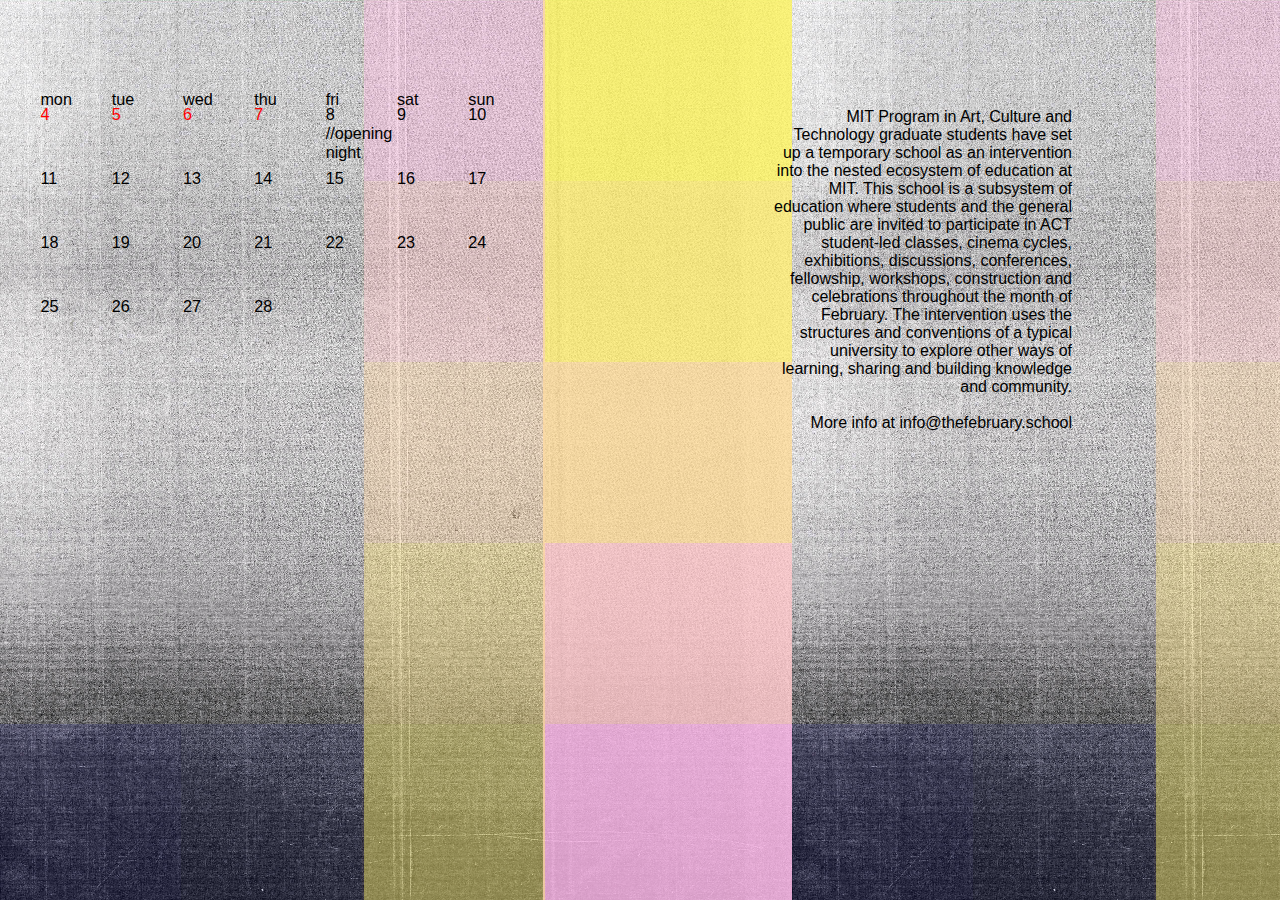
==== index.html @ 2f438871 "formatting done" ====
<!doctype html>

<html lang="en">
<head>
  <meta charset="utf-8">

  <title>the february school</title>
  <meta name="description" content="the february school">
  <meta name="author" content="mit centre for art, culture and technology">

  <link rel="stylesheet" href="assets/css/style.css">

</head>

<body>

<div id="main">
	<div id="header">
		<div>mon</div>
		<div>tue</div>
		<div>wed</div>		
		<div>thu</div>
		<div>fri</div>
		<div>sat</div>
		<div>sun</div>			
	</div>
	<div id="calendar">
		<div style="color:red">4</div>
		<div style="color:red">5</div>
		<div style="color:red">6</div>
		<div style="color:red">7</div>
		<div>8 <br> //opening night </div>
		<div>9</div>
		<div>10</div>
		<div>11</div>
		<div>12</div>
		<div>13</div>		
		<div>14</div>
		<div>15</div>
		<div>16</div>
		<div>17</div>
		<div>18</div>
		<div>19</div>
		<div>20</div>
		<div>21</div>
		<div>22</div>
		<div>23</div>		
		<div>24</div>
		<div>25</div>
		<div>26</div>
		<div>27</div>
		<div>28</div>			
	</div>

</div>
<div id="maintext">
MIT Program in Art, Culture and Technology graduate students have set up a temporary school as an intervention into the nested ecosystem of education at MIT. This school is a subsystem of education where students and the general public are invited to participate in ACT student-led classes, cinema cycles, exhibitions, discussions, conferences, fellowship, workshops, construction and celebrations throughout the month of February. The intervention uses the structures and conventions of a typical university to explore other ways of learning, sharing and building knowledge and community.
<br><br>
More info at info@thefebruary.school

</div>

<script src="js/scripts.js"></script>
</body>
</html>
---- assets/css/style.css ----
body {
	background-image: url(../images/background.png);
	font-family: helvetica;
	overflow: scroll;
	display: grid;
	grid-template-columns: repeat(2, 1fr);
}

#main {
	align-items: center;
	box-sizing: border-box;
	font: calc(1.8vh) "Helvetica", sans-serif;
	justify-content: "center";
	padding: 2em;
}

#header{
  padding-top:50px;
  display: grid;
  grid-template-columns: repeat(7, 1fr);
  max-width: 800px;
  width: 100%;
}

#header > *{
  justify-content: left;
  height: 0;
  padding-bottom: 20%;
  width: 1px;
}

#calendar{
  display: grid;
  grid-template-columns: repeat(7, 1fr);
  max-width: 800px;
  width: 100%;
}

#calendar > *{
  justify-content: left;
  flex-grow: 1;
  height: 0;
  padding-bottom: 90%;
  width: 1px;
}

#maintext {
	width: 300px;
	text-align: right;
	float: right;
	top:100px;
	margin-right: 200px;
	padding-left: 200px;
	display: block;
	position: relative;
}
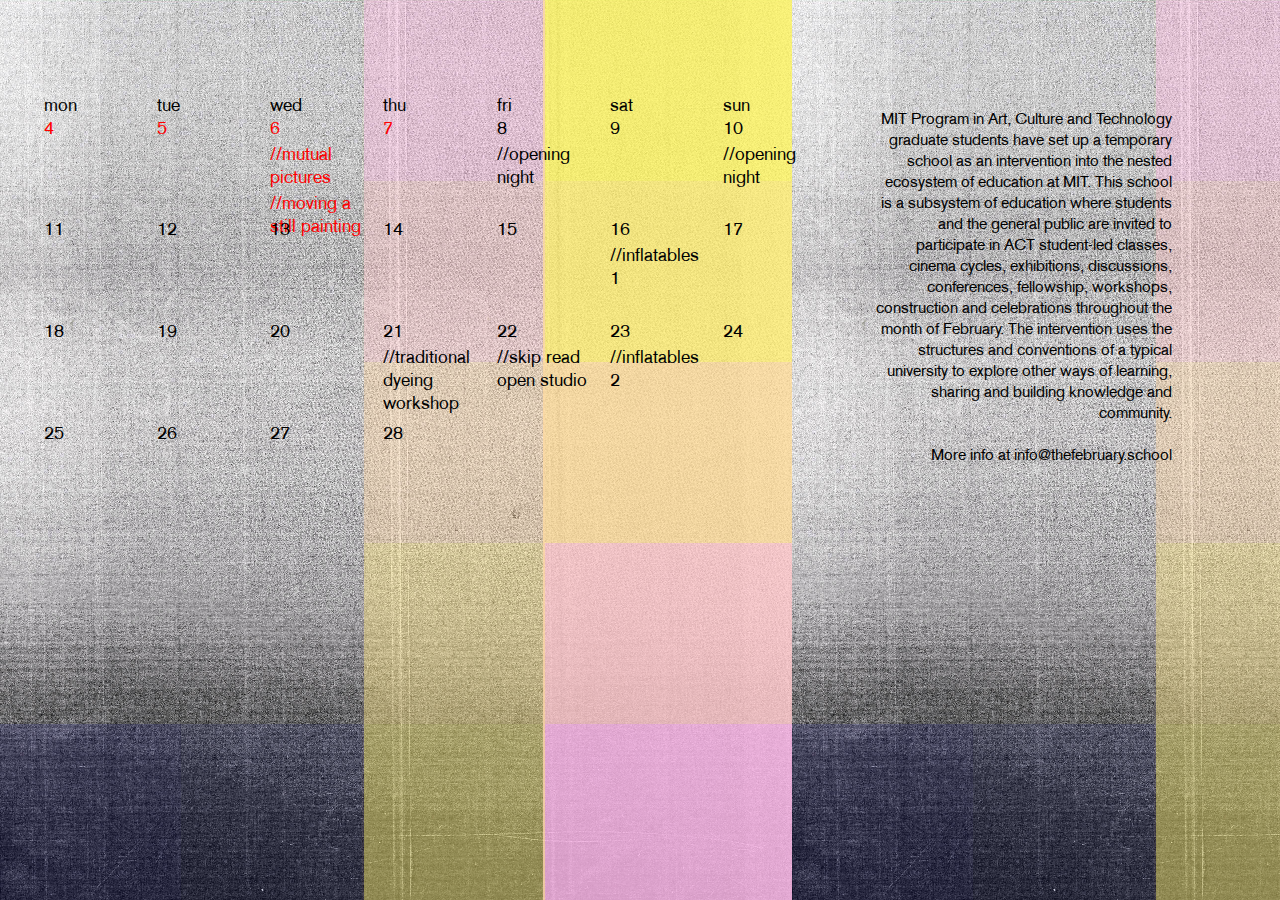
==== commit 284523a2: "added font, formatting" ====
--- a/index.html
+++ b/index.html
@@ -6,7 +6,7 @@
 
   <title>the february school</title>
   <meta name="description" content="the february school">
-  <meta name="author" content="mit centre for art, culture and technology">
+  <meta name="author" content="mit program in art, culture and technology">
 
   <link rel="stylesheet" href="assets/css/style.css">
 
@@ -27,24 +27,24 @@
 	<div id="calendar">
 		<div style="color:red">4</div>
 		<div style="color:red">5</div>
-		<div style="color:red">6</div>
+		<div style="color:red">6 <p>//mutual pictures </p><p>//moving a still painting</p></div>
 		<div style="color:red">7</div>
-		<div>8 <br> //opening night </div>
+		<div>8 <p> //opening night </p> </div>
 		<div>9</div>
-		<div>10</div>
+		<div>10 <p>//opening night </p></div>
 		<div>11</div>
 		<div>12</div>
 		<div>13</div>		
 		<div>14</div>
 		<div>15</div>
-		<div>16</div>
+		<div>16 <p> //inflatables 1 </p></div>
 		<div>17</div>
 		<div>18</div>
 		<div>19</div>
 		<div>20</div>
-		<div>21</div>
-		<div>22</div>
-		<div>23</div>		
+		<div>21 <p> //traditional dyeing workshop </p></div>
+		<div>22 <p> //skip read open studio </p> </div>
+		<div>23 <p> //inflatables 2 </p></div>		
 		<div>24</div>
 		<div>25</div>
 		<div>26</div>
--- a/assets/css/style.css
+++ b/assets/css/style.css
@@ -1,15 +1,22 @@
+@font-face {
+  font-family: "Grotesk";
+  src: url(../fonts/grotesk.ttf) format("truetype");
+}
+
+h1 { font-family: "Grotesk", sans-serif }
+
 body {
 	background-image: url(../images/background.png);
-	font-family: helvetica;
+	font-family: "Grotesk", sans-serif;
 	overflow: scroll;
 	display: grid;
-	grid-template-columns: repeat(2, 1fr);
+	grid-template-columns: 1fr 400px;
 }
 
 #main {
 	align-items: center;
 	box-sizing: border-box;
-	font: calc(1.8vh) "Helvetica", sans-serif;
+	font: calc(2vh) "Grotesk", sans-serif;
 	justify-content: "center";
 	padding: 2em;
 }
@@ -18,7 +25,7 @@
   padding-top:50px;
   display: grid;
   grid-template-columns: repeat(7, 1fr);
-  max-width: 800px;
+  max-width: 900px;
   width: 100%;
 }
 
@@ -32,16 +39,23 @@
 #calendar{
   display: grid;
   grid-template-columns: repeat(7, 1fr);
-  max-width: 800px;
+  max-width: 900px;
   width: 100%;
+}
+
+p {
+ 	margin-top: 3px;
+    margin-bottom: 3px;
 }
 
 #calendar > *{
   justify-content: left;
   flex-grow: 1;
+  margin-right: 20px;
   height: 0;
   padding-bottom: 90%;
-  width: 1px;
+
+/*  width: 1px;*/
 }
 
 #maintext {
@@ -49,8 +63,7 @@
 	text-align: right;
 	float: right;
 	top:100px;
-	margin-right: 200px;
-	padding-left: 200px;
 	display: block;
 	position: relative;
+
 }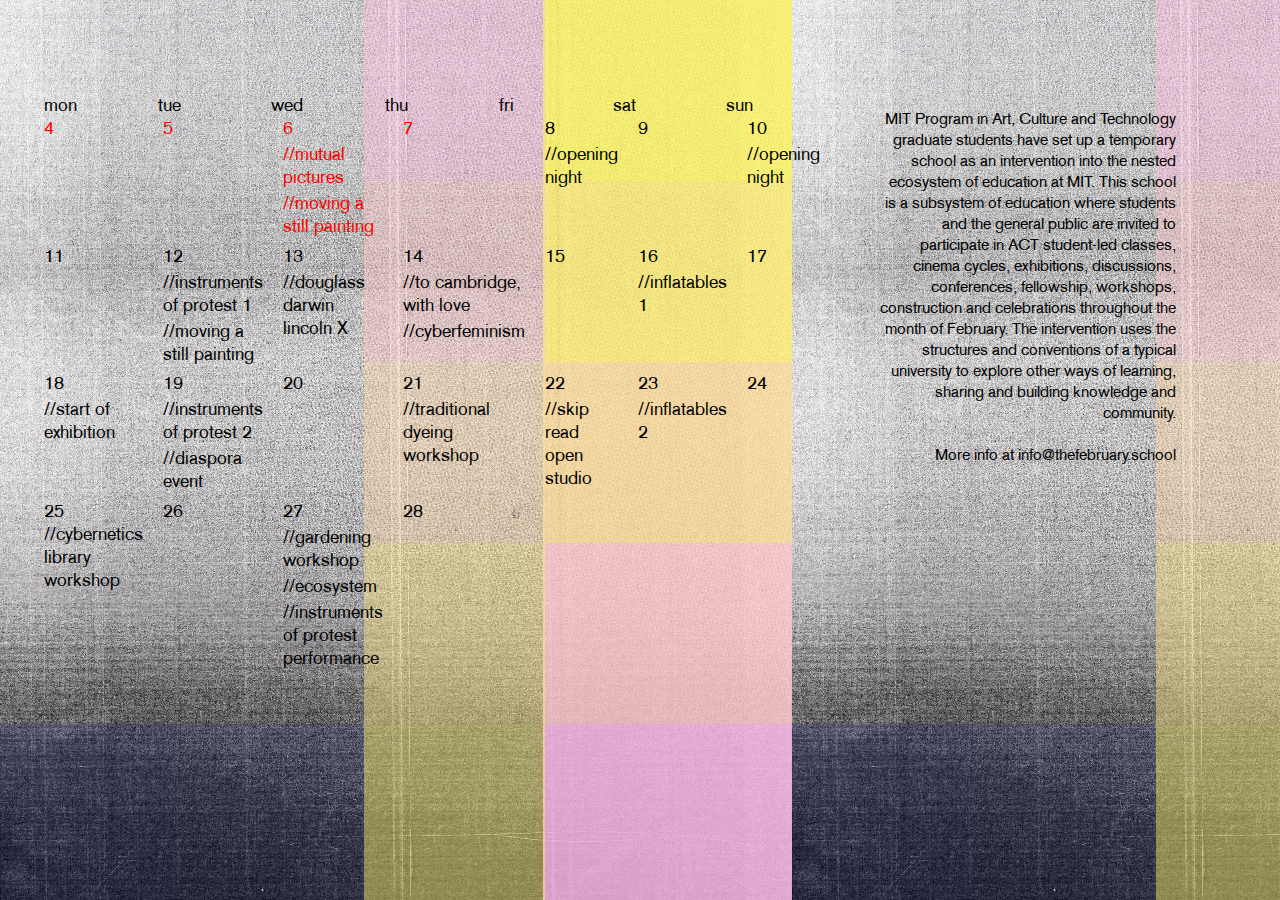
==== commit 42068288: "added all dates" ====
--- a/index.html
+++ b/index.html
@@ -33,22 +33,22 @@
 		<div>9</div>
 		<div>10 <p>//opening night </p></div>
 		<div>11</div>
-		<div>12</div>
-		<div>13</div>		
-		<div>14</div>
+		<div>12 <p> //instruments of protest 1 </p> <p>//moving a still painting</p> </div>
+		<div>13 <p> //douglass darwin lincoln X </p></div>		
+		<div>14 <p> //to cambridge, with love </p> <p> //cyberfeminism </p></div>
 		<div>15</div>
 		<div>16 <p> //inflatables 1 </p></div>
 		<div>17</div>
-		<div>18</div>
-		<div>19</div>
+		<div>18 <p> //start of exhibition</p> </div>
+		<div>19 <p> //instruments of protest 2 </p> <p> //diaspora event </p> </div>
 		<div>20</div>
 		<div>21 <p> //traditional dyeing workshop </p></div>
 		<div>22 <p> //skip read open studio </p> </div>
 		<div>23 <p> //inflatables 2 </p></div>		
 		<div>24</div>
-		<div>25</div>
+		<div>25 //cybernetics library workshop</div>
 		<div>26</div>
-		<div>27</div>
+		<div>27 <p> //gardening workshop </p> <p> //ecosystem </p> <p> //instruments of protest performance </p></div>
 		<div>28</div>			
 	</div>
 
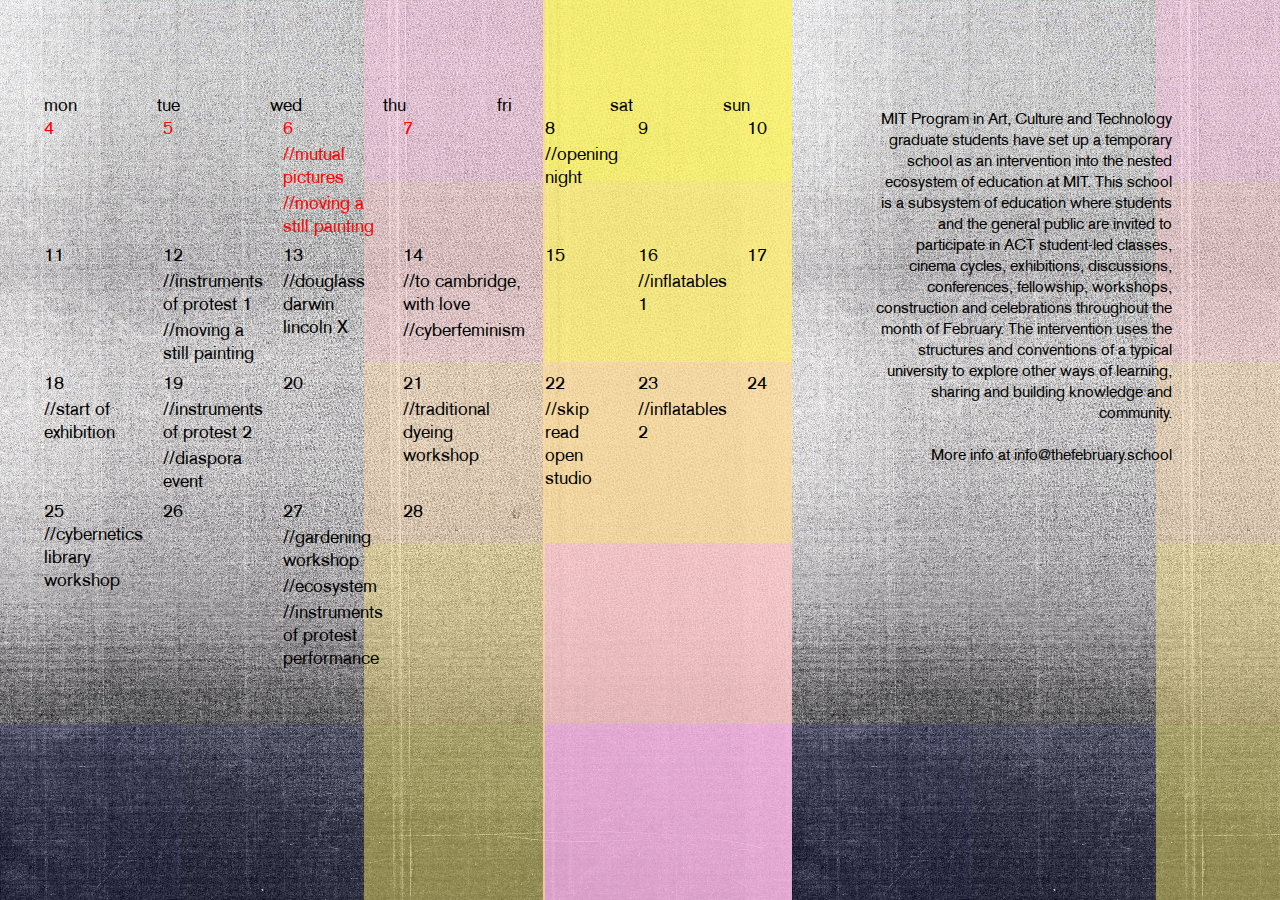
==== commit 8b957ad6: "added tooltip example" ====
--- a/index.html
+++ b/index.html
@@ -7,7 +7,9 @@
   <title>the february school</title>
   <meta name="description" content="the february school">
   <meta name="author" content="mit program in art, culture and technology">
-
+  <script src="assets/js/jquery-3.3.1.min.js"></script>
+  <script src="https://cdnjs.cloudflare.com/ajax/libs/popper.js/1.11.0/umd/popper.min.js"></script>  
+  <script src="assets/js/bootstrap.min.js"></script>
   <link rel="stylesheet" href="assets/css/style.css">
 
 </head>
@@ -27,11 +29,11 @@
 	<div id="calendar">
 		<div style="color:red">4</div>
 		<div style="color:red">5</div>
-		<div style="color:red">6 <p>//mutual pictures </p><p>//moving a still painting</p></div>
+		<div rel="tooltip" data-html="true" data-toggle="tooltip" data-placement="right" data-trigger="hover" data-title='<p><b>mutual pictures</b> <br>7pm bartos theatre </p> <p><b>moving a still painting</b> <br>11:30am Wiesner Gallery, W20</p>' style="color:red">6 <p>//mutual pictures </p><p>//moving a still painting</p></div>
 		<div style="color:red">7</div>
 		<div>8 <p> //opening night </p> </div>
 		<div>9</div>
-		<div>10 <p>//opening night </p></div>
+		<div>10 </div>
 		<div>11</div>
 		<div>12 <p> //instruments of protest 1 </p> <p>//moving a still painting</p> </div>
 		<div>13 <p> //douglass darwin lincoln X </p></div>		
@@ -59,7 +61,6 @@
 More info at info@thefebruary.school
 
 </div>
-
-<script src="js/scripts.js"></script>
+  <script src="assets/js/main.js"></script>
 </body>
 </html>--- a/assets/css/style.css
+++ b/assets/css/style.css
@@ -66,4 +66,14 @@
 	display: block;
 	position: relative;
 
-}+}
+
+.tooltip {
+  background-color: white;
+  color: black;
+  left: 20;
+  padding: 5px 15px;
+  white-space: pre-wrap;
+  width: 200px;
+}
+
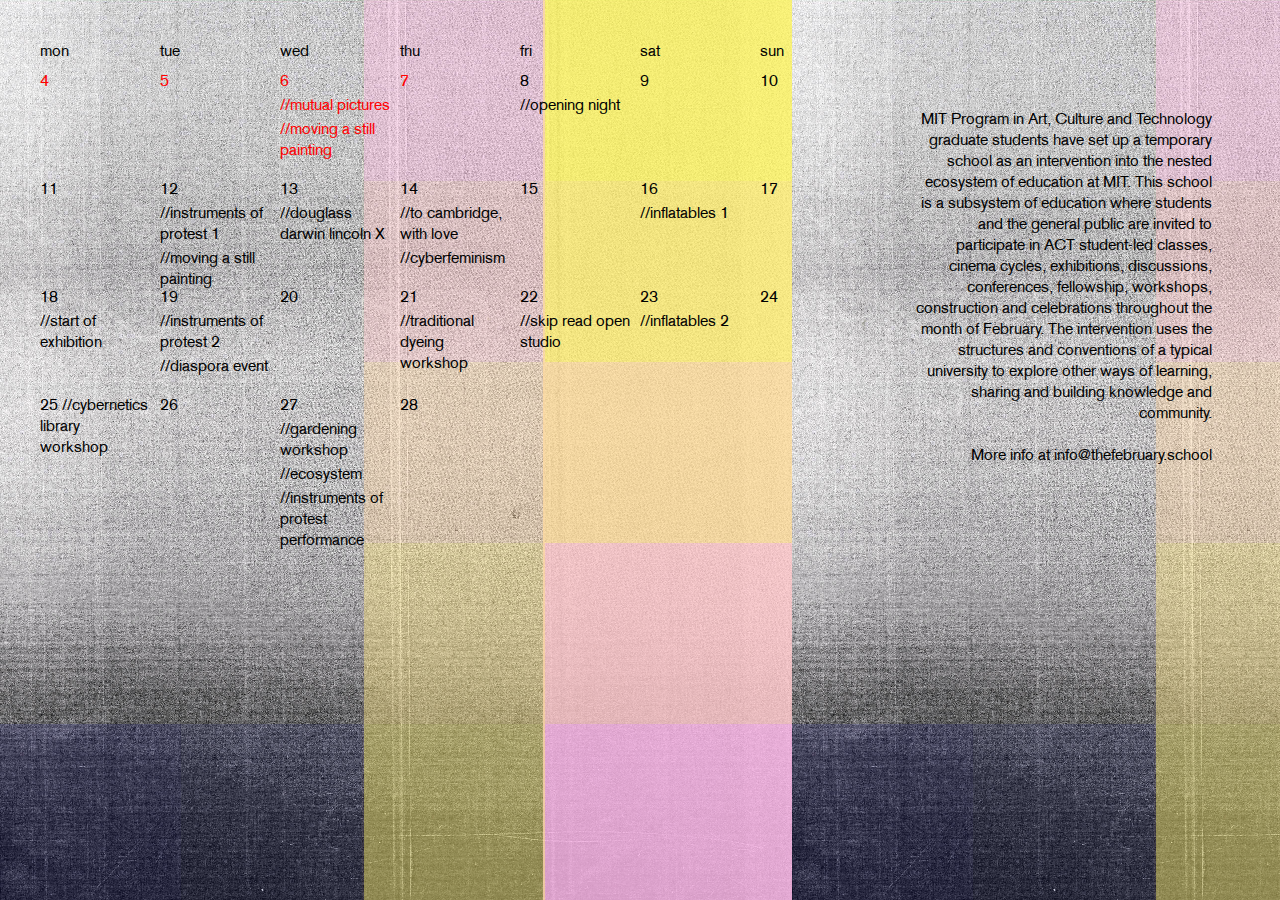
==== commit 4f46f34d: "header stays alignes with text" ====
--- a/index.html
+++ b/index.html
@@ -17,16 +17,17 @@
 <body>
 
 <div id="main">
-	<div id="header">
+<!-- 	<div id="header">
+		
+	</div> -->
+	<div id="calendar">
 		<div>mon</div>
 		<div>tue</div>
 		<div>wed</div>		
 		<div>thu</div>
 		<div>fri</div>
 		<div>sat</div>
-		<div>sun</div>			
-	</div>
-	<div id="calendar">
+		<div>sun</div>	
 		<div style="color:red">4</div>
 		<div style="color:red">5</div>
 		<div rel="tooltip" data-html="true" data-toggle="tooltip" data-placement="right" data-trigger="hover" data-title='<p><b>mutual pictures</b> <br>7pm bartos theatre </p> <p><b>moving a still painting</b> <br>11:30am Wiesner Gallery, W20</p>' style="color:red">6 <p>//mutual pictures </p><p>//moving a still painting</p></div>
--- a/assets/css/style.css
+++ b/assets/css/style.css
@@ -3,7 +3,12 @@
   src: url(../fonts/grotesk.ttf) format("truetype");
 }
 
-h1 { font-family: "Grotesk", sans-serif }
+@font-face {
+  font-family: "Grotesk-Bold";
+  src: url(../fonts/grotesk-bold.ttf) format("truetype");
+}
+
+h1 { font-family: "Grotesk-Bold", sans-serif }
 
 body {
 	background-image: url(../images/background.png);
@@ -16,30 +21,17 @@
 #main {
 	align-items: center;
 	box-sizing: border-box;
-	font: calc(2vh) "Grotesk", sans-serif;
+	font: "Grotesk", sans-serif;
 	justify-content: "center";
 	padding: 2em;
-}
-
-#header{
-  padding-top:50px;
-  display: grid;
-  grid-template-columns: repeat(7, 1fr);
-  max-width: 900px;
-  width: 100%;
-}
-
-#header > *{
-  justify-content: left;
-  height: 0;
-  padding-bottom: 20%;
-  width: 1px;
 }
 
 #calendar{
   display: grid;
   grid-template-columns: repeat(7, 1fr);
+  grid-template-rows: 30px repeat(4, 1fr);
   max-width: 900px;
+  min-width: 600px;
   width: 100%;
 }
 
@@ -51,8 +43,9 @@
 #calendar > *{
   justify-content: left;
   flex-grow: 1;
-  margin-right: 20px;
+  margin-right: 10px;
   height: 0;
+  min-width: 110px;
   padding-bottom: 90%;
 
 /*  width: 1px;*/
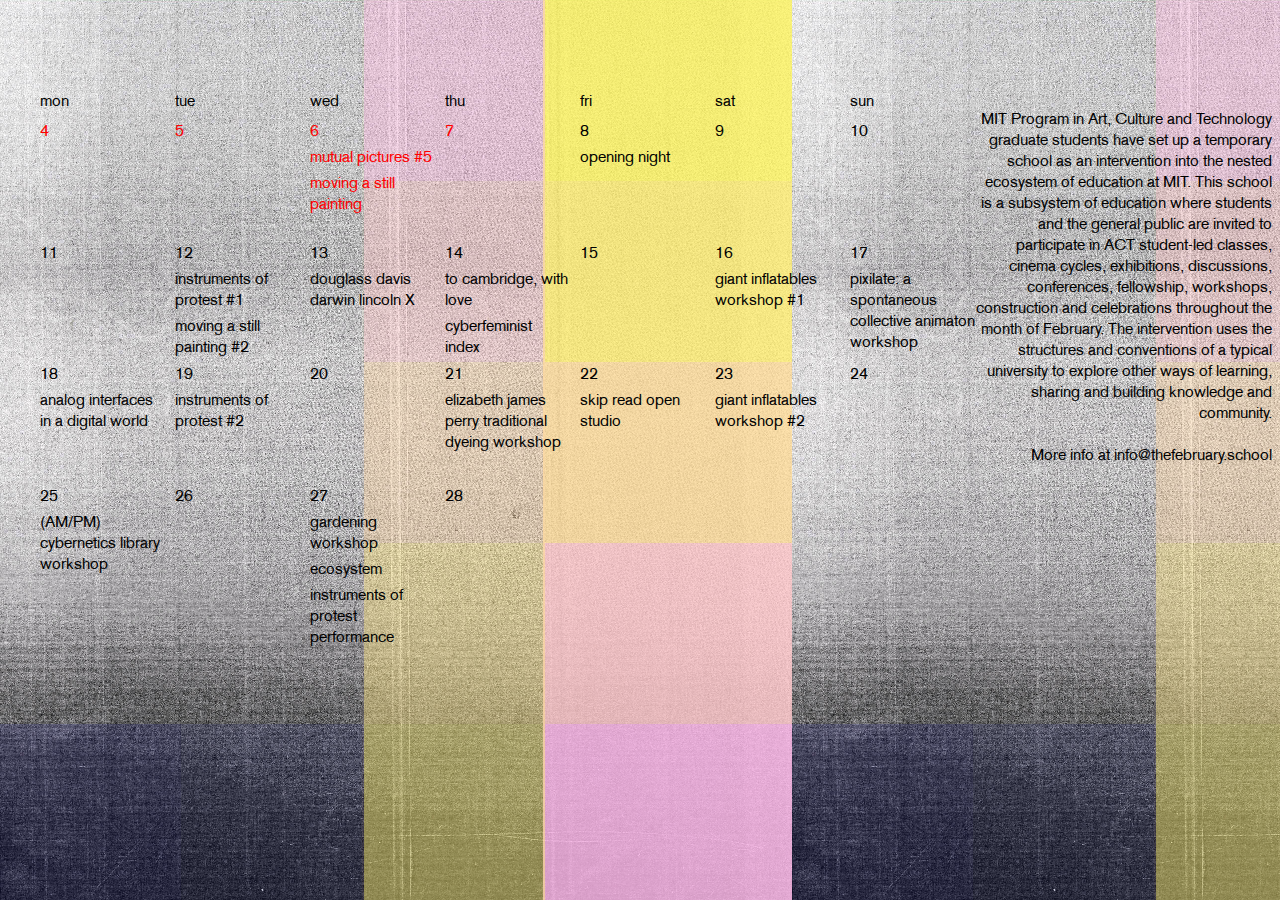
==== commit bc5abf00: "web_tentative_final" ====
--- a/index.html
+++ b/index.html
@@ -15,11 +15,9 @@
 </head>
 
 <body>
-
 <div id="main">
-<!-- 	<div id="header">
-		
-	</div> -->
+<header></header>
+
 	<div id="calendar">
 		<div>mon</div>
 		<div>tue</div>
@@ -27,32 +25,170 @@
 		<div>thu</div>
 		<div>fri</div>
 		<div>sat</div>
-		<div>sun</div>	
+		<div>sun</div>		
 		<div style="color:red">4</div>
 		<div style="color:red">5</div>
-		<div rel="tooltip" data-html="true" data-toggle="tooltip" data-placement="right" data-trigger="hover" data-title='<p><b>mutual pictures</b> <br>7pm bartos theatre </p> <p><b>moving a still painting</b> <br>11:30am Wiesner Gallery, W20</p>' style="color:red">6 <p>//mutual pictures </p><p>//moving a still painting</p></div>
+		<div rel="tooltip" data-html="true" data-toggle="tooltip" data-placement="right" data-trigger="hover" style="color:red">6 <p rel="tooltip" data-html="true" data-toggle="tooltip" data-placement="right" data-trigger="hover" data-title='
+<b>Mutual Pictures #5: Jenna Sutela and Nicole L’Huillier
+Bartos Theatre (E15-070) 
+February 6th, 7pm</b>
+<br>Screening and listening session followed by an informal discussion with the artists, and dinner. 
+
+Jenna Sutela works with words, sounds, and other living materials. Her installations and performances seek to identify and react to precarious social and material moments, often in relation to technology. In 2019 she will be an MIT Center for Art, Science & Technology Visiting Artist.
+
+Nicole L’Huillier is a transdisciplinary artist from Santiago, Chile, currently pursuing a PhD in the MIT Media Lab, Opera of the Future group, working at the intersection of art, music, architecture, science, and technology. 
+</p>'> mutual pictures #5</p><p rel="tooltip" data-html="true" data-toggle="tooltip" data-placement="right" data-trigger="hover" data-title='
+<b>Moving a Still Painting
+Wiesner Gallery (W20-209)
+Jessica Sarah Rinland</b>
+<br><b>February 6th 11:00am – 1:30pm
+February 12th 4:00 – 5:30pm
+</b>
+<br>This two-day 16mm workshop will cover hands-on Cameraless Filmmaking and instruction of Bolex H16  lming. Participants will learn techniques for both  lming and painting, drawing, or scratching directly onto  lm.
+With rolls of transparent  lm for each participant, we will be exploring multiple  lmmaking styles and perspectives to  nd new ways of making and seeing. At the end of the workshop, the  lms will be projected.</p>'>moving a still painting</p></div>
 		<div style="color:red">7</div>
-		<div>8 <p> //opening night </p> </div>
+		<div>8 <p rel="tooltip" data-html="true" data-toggle="tooltip" data-placement="right" data-trigger="hover" data-title='
+<b>Opening Reception
+7.30pm, Friday February 8th, Wiesner Gallery (W20-209)</b>
+<br>Join us for a drink to celebrate the opening and sign up for the 2019 programme!
+</p>'>opening night </p> </div>
 		<div>9</div>
 		<div>10 </div>
 		<div>11</div>
-		<div>12 <p> //instruments of protest 1 </p> <p>//moving a still painting</p> </div>
-		<div>13 <p> //douglass darwin lincoln X </p></div>		
-		<div>14 <p> //to cambridge, with love </p> <p> //cyberfeminism </p></div>
+		<div>12 <p rel="tooltip" data-html="true" data-toggle="tooltip" data-placement="right" data-trigger="hover" data-title='
+<b>Instruments of Protest: Speaker Tower
+Wiesner Gallery (W20-209)
+Nicolás Kisic Aguirre</b>
+<br><b>Pt 1: February 12th, 1-4pm
+Pt 2: February 19th, 1-4pm
+Pt 3: February 27th, 5-7pm
+</b></p><p>
+During the month of February, a series of protests are being held in the Boston area against Raytheon, a major US weapons contractor and war profiteer with strong ties to MIT. Raytheon seeks talent in local universities, sponsors different programs and has strong partnerships with the Institute. Throughout this workshop, participants will research the connection between MIT and Raytheon and collaborate on a sound piece to explore new ways of occupying the sonic space to manifest and strengthen a collective voice.  
+
+Participants will engage with the Speaker Tower, a portable and autonomous instrument of protest developed by artist Nicolás Kisic Aguirre, in a series of workshops culminating in a performance and protest.</p>'> instruments of protest #1 </p><p rel="tooltip" data-html="true" data-toggle="tooltip" data-placement="right" data-trigger="hover" data-title='
+<b>Moving a Still Painting
+Wiesner Gallery (W20-209)
+Jessica Sarah Rinland</b>
+<br><b>February 6th 11:00am – 1:30pm
+February 12th 4:00 – 5:30pm
+</b>
+<br>This two-day 16mm workshop will cover hands-on Cameraless Filmmaking and instruction of Bolex H16  lming. Participants will learn techniques for both  lming and painting, drawing, or scratching directly onto  lm.
+With rolls of transparent  lm for each participant, we will be exploring multiple  lmmaking styles and perspectives to  nd new ways of making and seeing. At the end of the workshop, the  lms will be projected.</p>'> moving a still painting #2</p> </div>
+		<div>13 <p rel="tooltip" data-html="true" data-toggle="tooltip" data-placement="right" data-trigger="hover" data-title='
+<b>Douglass Davis Darwin Lincoln X
+February 13th, 4-5.30pm, 
+Wiesner Gallery (W20-209)</b>
+<br>In this interactive event, participants will read aloud sections of Frederick Douglass` Fourth of July Speech alongside related texts from the abolitionist, civil rights and black power movements. With Gospel music led by Robbie Pate. Radius is an MIT faculty group that explores ethics at the heart of science and technology at MIT.
+</p>'> douglass davis darwin lincoln X </p></div>		
+		<div>14 <p rel="tooltip" data-html="true" data-toggle="tooltip" data-placement="right" data-trigger="hover" data-title='
+<b>To Cambridge With Love, MIT
+February 14th, 3-5pm, Wiesner Gallery, (W20-209)
+Laura Perovich & Lillian Hsu</b>
+<br>How do MIT and Cambridge interact as institutions and individuals? What kind of power structures inform their relationships? This workshop will investigate the MIT and Cambridge relationship and explore new methods for engagement on local challenges such as justice, environment, city planning, health, public space, education, and more. Community and city representatives will join us to explore first steps to beginning new collaborative projects together. Since the NECCO conversation hearts are gone, we’ll decorate cookies with messages from MIT to Cambridge and Cambridge to MIT establishing our relationship...and eat these cookies to internalize our new future together! 
+
+Laura Perovich, PhD Candidate, MIT Media Lab.
+Lillian Hsu, Director of Public Art and Exhibitions, Cambridge Arts Council. 
+</p>'> to cambridge, with love </p><p> cyberfeminist index</p></div>
 		<div>15</div>
-		<div>16 <p> //inflatables 1 </p></div>
-		<div>17</div>
-		<div>18 <p> //start of exhibition</p> </div>
-		<div>19 <p> //instruments of protest 2 </p> <p> //diaspora event </p> </div>
+		<div>16 <p rel="tooltip" data-html="true" data-toggle="tooltip" data-placement="right" data-trigger="hover" data-title='
+<b>Giant Inflatables Workshop
+Agnes Cameron & Gary Zhexi Zhang
+
+February 16th | 11am-3pm | Wiesner Gallery 
+February 23rd | 11am-4:30pm | Wiesner Gallery </b>
+<br>Over 2 sessions, we will collaboratively make a giant inflatable! No experience required. First session: intro to sewing and designing inflatables. Second session: make a room sized inflatable/an inflatable room. There will be food.  
+</p>'> giant inflatables workshop #1 </p></div>
+		<div>17 <p rel="tooltip" data-html="true" data-toggle="tooltip" data-placement="right" data-trigger="hover" data-title='
+<b>Pixilate: A Spontaneous Collective Animation Workshop
+February 17th, 12-1.30pm, Wiesner Gallery (W20-209)
+Samuel Mendez </b>
+<br>In this workshop, participants will receive a basic introduction to the mechanics of pixilation: stop-motion animation using human body movement. Then, they will learn through creating a short animation collaboratively, one photo at a time, using only body movement. This workshop aims to expose anyone interested to a budget-friendly animation technique, and expand all participants’ notions of what can be said without words. No previous formal artistic experience necessary. Comfortable clothes recommended. 
+
+Samuel Mendez is a Master’s student in the Department of Comparative Media Studies at MIT. 
+</p>'> pixilate: a spontaneous collective animaton workshop</div>
+		<div>18 <p rel="tooltip" data-html="true" data-toggle="tooltip" data-placement="right" data-trigger="hover" data-title='
+<b>An Analog Interface in a Digital World
+Opening February 18th, 6pm, Wiesner Gallery (W20-209)
+Kalli Retzepi</b>
+<br>Branden Hookway describes the interface as a “form of relation”. As interfaces increasingly work by inserting themselves in our subconscious ways of being, this short photographic exploration probes the nature of our encounters with them by creating a dialogue between digital and analog interfaces, and asks, given our techno-cultural context, what the consequences of these momentary mediations are. 
+
+Kalli Retzepi is a graduate student at the Media Lab. She uses technology, design and images in order to explore the politics of digital interfaces, the narrative of the user and to imagine new metaphors for the Web. 
+
+</p>'>analog interfaces in a digital world</p> </div>
+		<div>19 <p rel="tooltip" data-html="true" data-toggle="tooltip" data-placement="right" data-trigger="hover" data-title='
+<b>Instruments of Protest: Speaker Tower
+Wiesner Gallery (W20-209)
+Nicolás Kisic Aguirre</b>
+<br><b>Pt 1: February 12th, 1-4pm
+Pt 2: February 19th, 1-4pm
+Pt 3: February 27th, 5-7pm
+</b></p><p>
+During the month of February, a series of protests are being held in the Boston area against Raytheon, a major US weapons contractor and war profiteer with strong ties to MIT. Raytheon seeks talent in local universities, sponsors different programs and has strong partnerships with the Institute. Throughout this workshop, participants will research the connection between MIT and Raytheon and collaborate on a sound piece to explore new ways of occupying the sonic space to manifest and strengthen a collective voice.  
+
+Participants will engage with the Speaker Tower, a portable and autonomous instrument of protest developed by artist Nicolás Kisic Aguirre, in a series of workshops culminating in a performance and protest.</p>'> instruments of protest #2 </p></div>
 		<div>20</div>
-		<div>21 <p> //traditional dyeing workshop </p></div>
-		<div>22 <p> //skip read open studio </p> </div>
-		<div>23 <p> //inflatables 2 </p></div>		
+		<div>21 <p rel="tooltip" data-html="true" data-toggle="tooltip" data-placement="right" data-trigger="hover" data-title='
+<b>Traditional Dyeing Workshop 
+1-5pm,  February 21st, Wiesner Student Gallery (W20-209)
+Elizabeth James Perry (Aquinnah Wampanoag), weaver</b>
+<br>Participate in this fun hands-on workshop to learn how to dye with natural materials and traditional techniques. Through the process, learn about local plant ecology and textile arts in the Northeast Algonquian tribal Nations from Wampanoag culture-bearer and master weaver, Elizabeth James Perry. Make a dyed item to take away with you.
+
+Elizabeth James Perry will also be speaking about her work on Wednesday February 20, 2019 7pm in the Bartos Theater.
+</p>'> elizabeth james perry traditional dyeing workshop </p></div>
+		<div>22<p rel="tooltip" data-html="true" data-toggle="tooltip" data-placement="right" data-trigger="hover" data-title='
+<b>Skip Read Open Studio
+February 22nd, 6.30-8.30pm, Wiesner Gallery 
+Billy Foshay</b>
+<br>Skip reading is an adaptation of William Borough’s “cut-up method” that allows readers to skip freely around different portions of a text to create new non-linear interpretations. The goal is to surpass the linearity of reading by rearranging words through the readers’ discretion to composite a new text. Participants are encouraged to bring in a text of their choosing they wish to be skip read. This could be writing of their own or of another - a textbook, a poem, a paper, an online review, an email, etc. Each skip read text will require three readers, and therefore 3 electronic copies of the text. The readers will take turns reading a selected portion of the text - the next reader picking up where the previous left off and continuing the cycle until the group feels the composite is complete. The audio will be captured with microphones and recording devices. 
+
+Billy Foshay is an MFA candidate at the School of the Museum of Fine Arts, Boston. 
+</p>'> skip read open studio </p> </div>
+		<div>23 <p rel="tooltip" data-html="true" data-toggle="tooltip" data-placement="right" data-trigger="hover" data-title='
+<b>Giant Inflatables Workshop
+Agnes Cameron & Gary Zhexi Zhang
+
+February 16th | 11am-3pm | Wiesner Gallery 
+February 23rd | 11am-4:30pm | Wiesner Gallery </b>
+<br>Over 2 sessions, we will collaboratively make a giant inflatable! No experience required. First session: intro to sewing and designing inflatables. Second session: make a room sized inflatable/an inflatable room. There will be food.  
+</p>'> giant inflatables workshop #2 </p></div>		
 		<div>24</div>
-		<div>25 //cybernetics library workshop</div>
+		<div>25 <p rel="tooltip" data-html="true" data-toggle="tooltip" data-placement="right" data-trigger="hover" data-title='
+<b>Cybernetics Library: The Anti-Canonizer (working title)
+Time TBD, February 25th, Wiesner Gallery</b>
+<br>The Cybernetics Library, a collective of artists, architects and designers who have created a physical library around the history of cybernetics, as well as organizing events like the Cybernetics Conference in 2018, will be hosting a workshop as part of February School exploring connections between their work and collection and MIT. They will also bring some great books. More details to come!
+</p>'>(AM/PM) cybernetics library workshop</div>
 		<div>26</div>
-		<div>27 <p> //gardening workshop </p> <p> //ecosystem </p> <p> //instruments of protest performance </p></div>
-		<div>28</div>			
+		<div>27 <p rel="tooltip" data-html="true" data-toggle="tooltip" data-placement="right" data-trigger="hover" data-title='
+<b>Gardening Workshop 
+February 27th, 10am-1pm, Wiesner Gallery (W20-209)
+Laura Knott</b>
+<br>It may seem that gardeners are growing tomatoes, or zucchini, or pumpkins, corn and beans. But the best gardeners are growing soil. And, in the meantime, they’re growing communities of bacteria and fungi and, sometimes, of neighbors and friends. This workshop brings together textual references and a little dirt, to think together about food, seeds, and gardening as a generative and regenerative action. 
+
+Laura Knott is an artist, curator, editor and author, specializing in work at the intersection of art and technology. She is also an alumna of the MIT Center for Advanced Visual Studies. 
+</p>'>gardening workshop </p><p rel="tooltip" data-html="true" data-toggle="tooltip" data-placement="right" data-trigger="hover" data-title='
+<b>Ecosystem: The Sentence Versos the Line and the Line Verses the Sentence
+February 27th, 2-4pm, Wiesner Gallery (W20-209)
+Kevin McLellan</b>
+<br>We must consider that each line of poetry is an independent division of information that has the ability to accommodate both separation and wholeness, yet each line also informs or speaks to the abutting lines, thus challenging: the sentence, the sentence’s preoccupations, and the reader’s expectations. In this seminar we will contemplate the sentence and the line; participate in a relevant writing prompt; and then engage in discussion. 
+
+Kevin McLellan is the author of Hemispheres (Fact-Simile Editions, forthcoming), Ornitheology (The Word Works, 2018), [box] (Letter [r] Press, 2016), Tributary (Barrow Street, 2015), and Round Trip (Seven Kitchens, 2010). He won the 2015 Third Coast Poetry Prize and Gival Press’ 2016 Oscar Wilde Award, and his poems appear 
+in numerous literary journals including: American Letters & Commentary, Colorado Review, Crazyhorse, Kenyon Review, West Branch, Western Humanities Review, and Witness. Kevin is a Financial Assistant in MIT’s Program in Art, Culture, and Technology. 
+</p>'> ecosystem </p> <p rel="tooltip" data-html="true" data-toggle="tooltip" data-placement="right" data-trigger="hover" data-title='
+<b>Instruments of Protest: Speaker Tower
+Wiesner Gallery (W20-209)
+Nicolás Kisic Aguirre</b>
+<br><b>Pt 1: February 12th, 1-4pm
+Pt 2: February 19th, 1-4pm
+Pt 3: February 27th, 5-7pm
+</b></p><p> 2
+During the month of February, a series of protests are being held in the Boston area against Raytheon, a major US weapons contractor and war profiteer with strong ties to MIT. Raytheon seeks talent in local universities, sponsors different programs and has strong partnerships with the Institute. Throughout this workshop, participants will research the connection between MIT and Raytheon and collaborate on a sound piece to explore new ways of occupying the sonic space to manifest and strengthen a collective voice.  
+
+Participants will engage with the Speaker Tower, a portable and autonomous instrument of protest developed by artist Nicolás Kisic Aguirre, in a series of workshops culminating in a performance and protest.</p>'> instruments of protest performance</p></div>
+		<div>28 <p rel="tooltip" data-html="true" data-toggle="tooltip" data-placement="right" data-trigger="hover" data-title='
+<b>Closing Reception
+8pm, Thursday February 28th, Wiesner Gallery (W20-209)</b>
+<br>Come celebrate the end of the February School 2019!
+</p>'></div>		
 	</div>
 
 </div>
--- a/assets/css/style.css
+++ b/assets/css/style.css
@@ -18,6 +18,9 @@
 	grid-template-columns: 1fr 400px;
 }
 
+header {
+  padding-top: 50px;
+}
 #main {
 	align-items: center;
 	box-sizing: border-box;
@@ -36,16 +39,17 @@
 }
 
 p {
- 	margin-top: 3px;
+ 	margin-top: 5px;
     margin-bottom: 3px;
 }
 
 #calendar > *{
   justify-content: left;
   flex-grow: 1;
-  margin-right: 10px;
+  margin-right: 0px;
+  padding-right: 10px;
   height: 0;
-  min-width: 110px;
+  min-width: 125px;
   padding-bottom: 90%;
 
 /*  width: 1px;*/
@@ -67,6 +71,6 @@
   left: 20;
   padding: 5px 15px;
   white-space: pre-wrap;
-  width: 200px;
+  width: 400px;
 }
 
